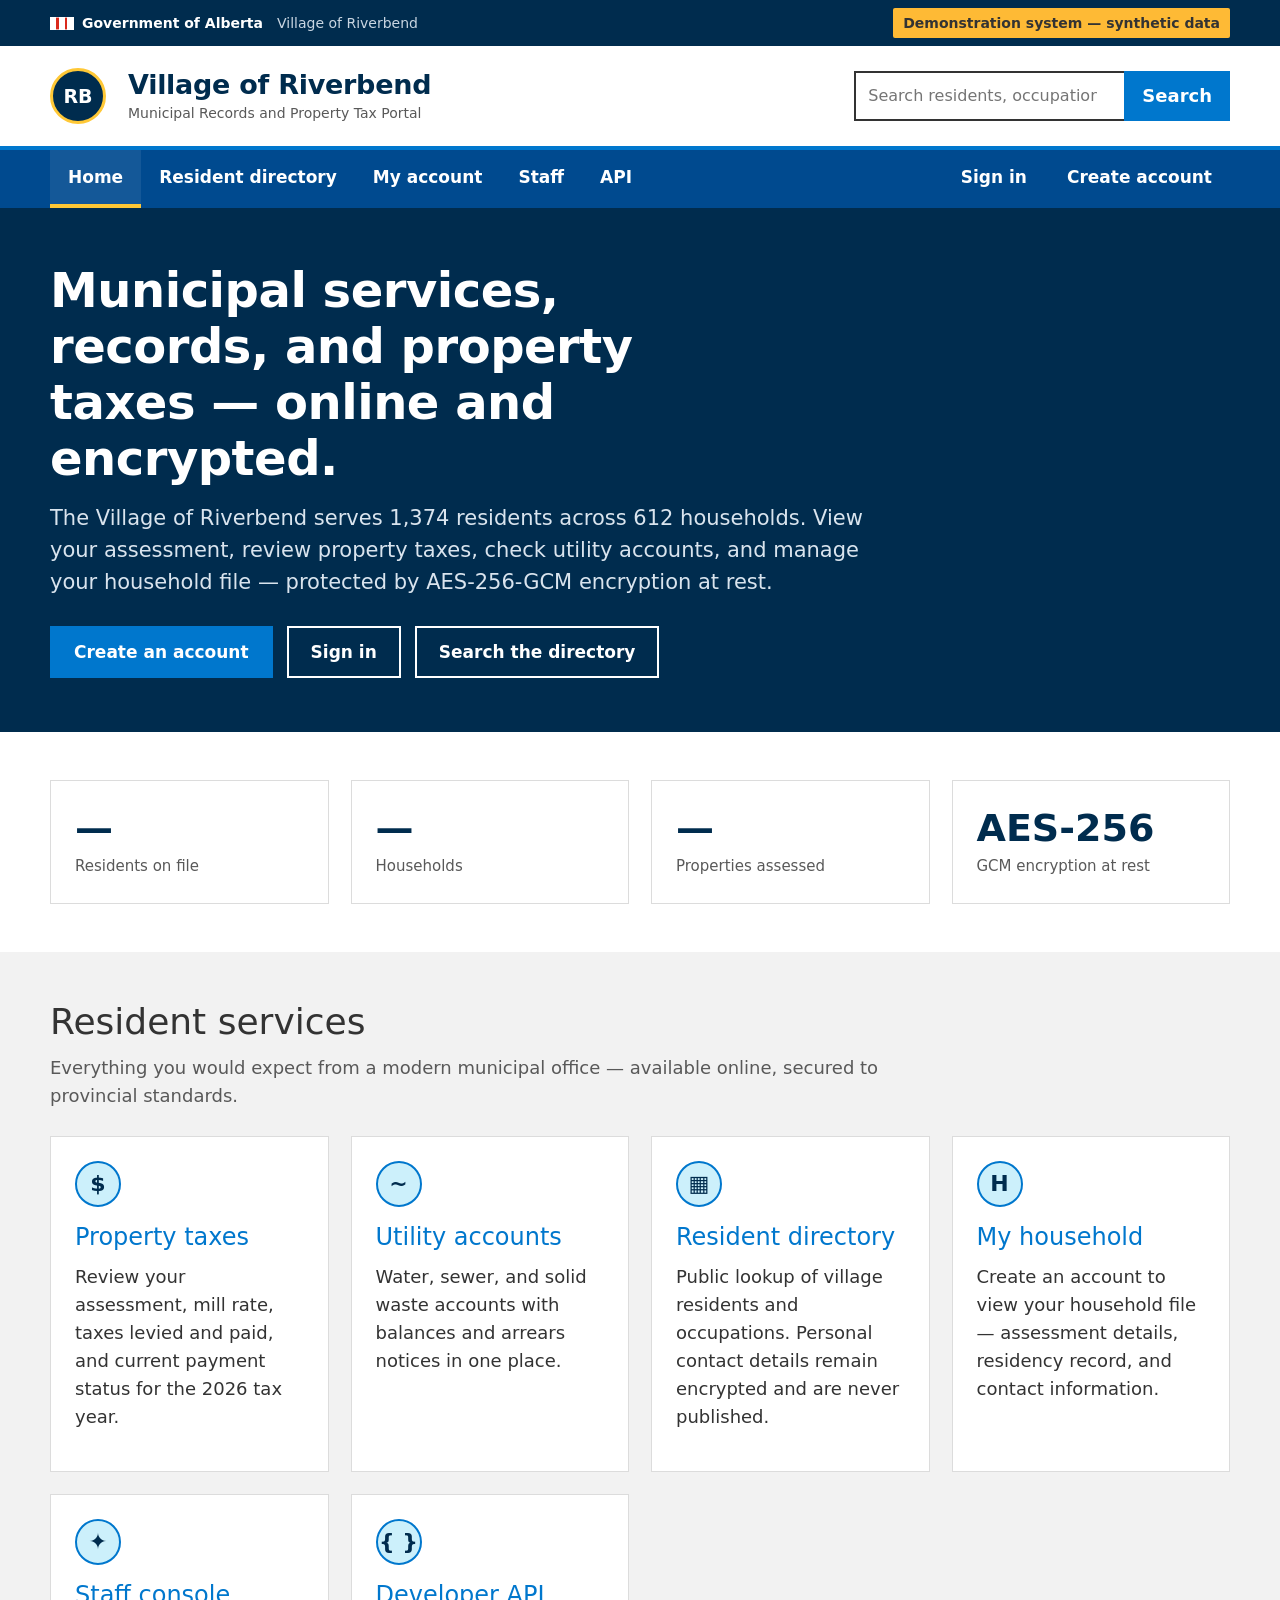
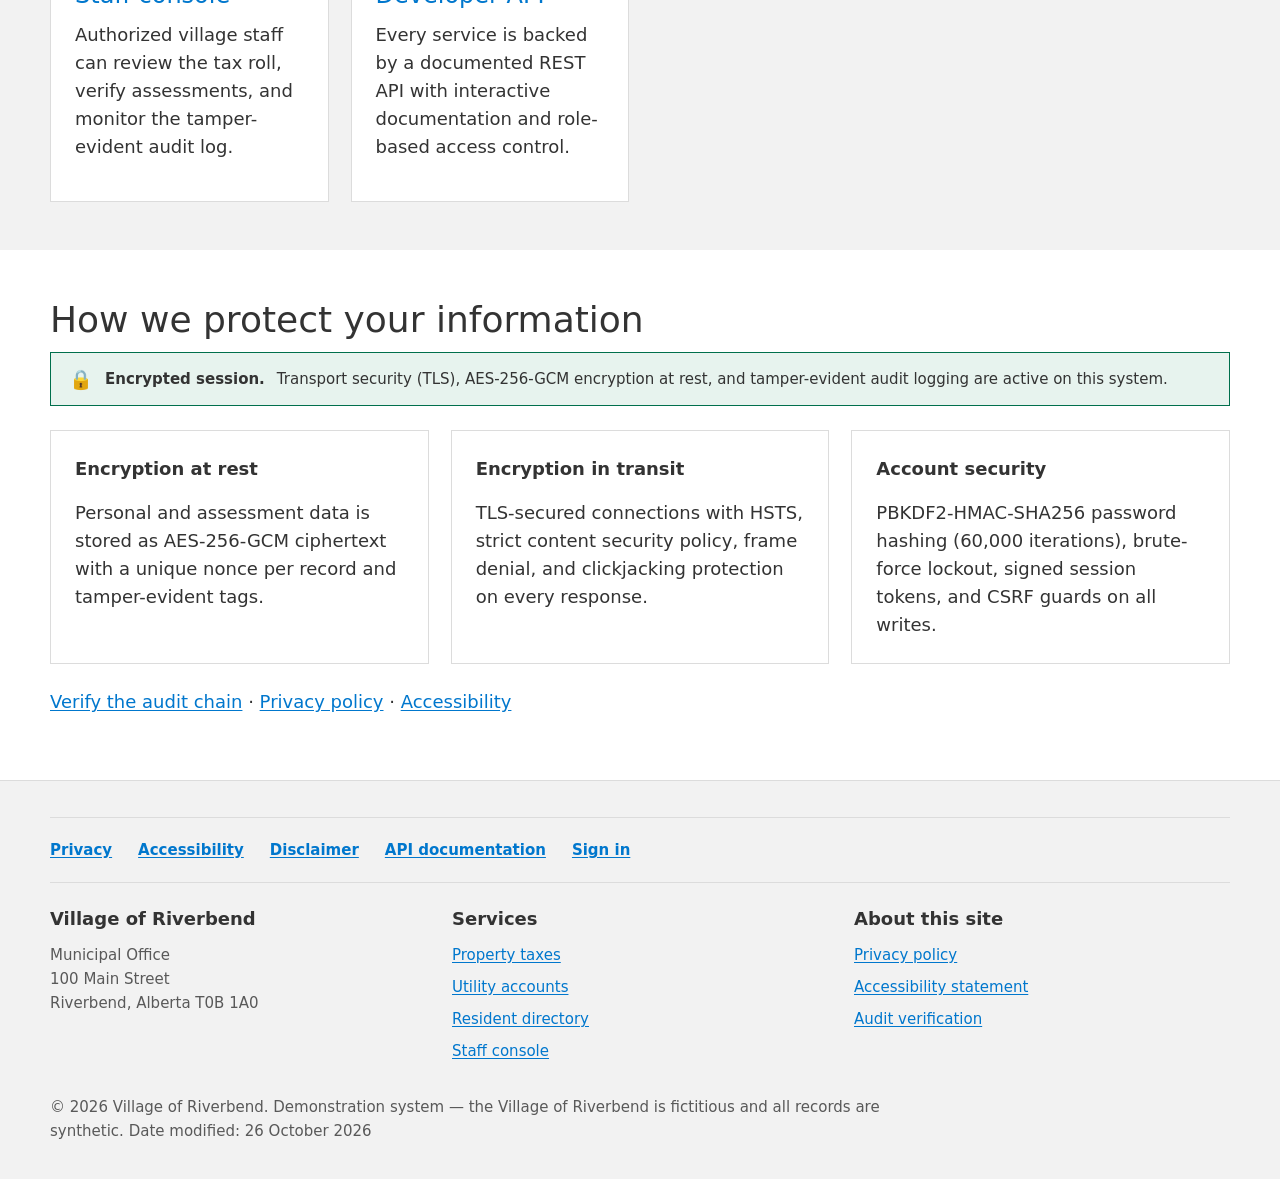
==== index.html @ bdb93003 "Village of Riverbend - municipal records portal (static site)" ====
<!DOCTYPE html>
<html lang="en">
<head>
<meta charset="UTF-8">
<meta name="viewport" content="width=device-width, initial-scale=1.0">
<meta name="description" content="Official demonstration of the Village of Riverbend municipal records and property tax portal — secure, encrypted, accessible.">
<title>Village of Riverbend — Municipal Records and Property Tax Portal</title>
<link rel="stylesheet" href="css/gov.css">
</head>
<body>
<div class="skip-links">
  <a href="#main">Skip to main content</a>
  <a href="#gov-nav">Skip to navigation</a>
</div>

<div class="gov-strip">
  <div class="wrap">
    <span class="flag">Government of Alberta</span>
    <span class="strip-sub">Village of Riverbend</span>
    <a class="demo-flag" href="privacy.html">Demonstration system — synthetic data</a>
  </div>
</div>

<header class="masthead">
  <div class="wrap">
    <span class="crest" aria-hidden="true">RB</span>
    <a class="wordmark" href="index.html">
      <span class="village">Village of Riverbend</span>
      <span class="official">Municipal Records and Property Tax Portal</span>
    </a>
    <div class="mast-tools">
      <form class="search-form" action="search.html" method="get" role="search">
        <label class="sr-only" for="q-home">Search the resident directory</label>
        <input id="q-home" name="q" type="search" placeholder="Search residents, occupations">
        <button type="submit">Search</button>
      </form>
    </div>
  </div>
</header>

<nav class="gov-nav" id="gov-nav" aria-label="Main navigation">
  <div class="wrap">
    <a class="active" href="index.html">Home</a>
    <a href="search.html">Resident directory</a>
    <a href="portal.html">My account</a>
    <a href="admin.html">Staff</a>
    <a href="https://38.253.124.176:8443/docs">API</a>
    <span class="nav-user" id="nav-user"></span>
  </div>
</nav>

<main id="main">
  <section class="hero">
    <div class="wrap">
      <h1>Municipal services, records, and property taxes — online and encrypted.</h1>
      <p class="lead">The Village of Riverbend serves 1,374 residents across 612 households.
      View your assessment, review property taxes, check utility accounts, and manage your
      household file — protected by AES-256-GCM encryption at rest.</p>
      <div class="actions">
        <a class="btn" href="login.html#register">Create an account</a>
        <a class="btn btn-ghost" href="login.html">Sign in</a>
        <a class="btn btn-ghost" href="search.html">Search the directory</a>
      </div>
    </div>
  </section>

  <section class="section" aria-label="Village statistics">
    <div class="wrap">
      <div class="grid grid-4">
        <div class="card stat"><span class="num" id="stat-residents">—</span><span class="lbl">Residents on file</span></div>
        <div class="card stat"><span class="num" id="stat-households">—</span><span class="lbl">Households</span></div>
        <div class="card stat"><span class="num" id="stat-properties">—</span><span class="lbl">Properties assessed</span></div>
        <div class="card stat"><span class="num">AES-256</span><span class="lbl">GCM encryption at rest</span></div>
      </div>
    </div>
  </section>

  <section class="section section-alt" id="services">
    <div class="wrap">
      <h2>Resident services</h2>
      <p class="sub">Everything you would expect from a modern municipal office —
      available online, secured to provincial standards.</p>
      <div class="grid grid-3">
        <div class="card">
          <span class="icon" aria-hidden="true">$</span>
          <h3><a href="portal.html">Property taxes</a></h3>
          <p>Review your assessment, mill rate, taxes levied and paid, and current
          payment status for the 2026 tax year.</p>
        </div>
        <div class="card">
          <span class="icon" aria-hidden="true">~</span>
          <h3><a href="portal.html">Utility accounts</a></h3>
          <p>Water, sewer, and solid waste accounts with balances and arrears
          notices in one place.</p>
        </div>
        <div class="card">
          <span class="icon" aria-hidden="true">&#9638;</span>
          <h3><a href="search.html">Resident directory</a></h3>
          <p>Public lookup of village residents and occupations. Personal contact
          details remain encrypted and are never published.</p>
        </div>
        <div class="card">
          <span class="icon" aria-hidden="true">H</span>
          <h3><a href="portal.html">My household</a></h3>
          <p>Create an account to view your household file — assessment details,
          residency record, and contact information.</p>
        </div>
        <div class="card">
          <span class="icon" aria-hidden="true">&#10022;</span>
          <h3><a href="admin.html">Staff console</a></h3>
          <p>Authorized village staff can review the tax roll, verify assessments,
          and monitor the tamper-evident audit log.</p>
        </div>
        <div class="card">
          <span class="icon" aria-hidden="true">{ }</span>
          <h3><a href="https://38.253.124.176:8443/docs">Developer API</a></h3>
          <p>Every service is backed by a documented REST API with interactive
          documentation and role-based access control.</p>
        </div>
      </div>
    </div>
  </section>

  <section class="section" id="security">
    <div class="wrap">
      <h2>How we protect your information</h2>
      <div class="secure-bar mb-24">
        <span class="lock" aria-hidden="true">&#128274;</span>
        <strong>Encrypted session.</strong>
        <span>Transport security (TLS), AES-256-GCM encryption at rest, and
        tamper-evident audit logging are active on this system.</span>
      </div>
      <div class="grid grid-3">
        <div class="card">
          <h4>Encryption at rest</h4>
          <p class="mb-0">Personal and assessment data is stored as AES-256-GCM
          ciphertext with a unique nonce per record and tamper-evident tags.</p>
        </div>
        <div class="card">
          <h4>Encryption in transit</h4>
          <p class="mb-0">TLS-secured connections with HSTS, strict content security
          policy, frame denial, and clickjacking protection on every response.</p>
        </div>
        <div class="card">
          <h4>Account security</h4>
          <p class="mb-0">PBKDF2-HMAC-SHA256 password hashing (60,000 iterations),
          brute-force lockout, signed session tokens, and CSRF guards on all writes.</p>
        </div>
      </div>
      <p class="mt-24"><a href="https://38.253.124.176:8443/api/audit/verify">Verify the audit chain</a> ·
      <a href="privacy.html">Privacy policy</a> ·
      <a href="accessibility.html">Accessibility</a></p>
    </div>
  </section>
</main>

<footer>
  <div class="wrap">
    <div class="foot-links">
      <a href="privacy.html">Privacy</a>
      <a href="accessibility.html">Accessibility</a>
      <a href="privacy.html#disclaimer">Disclaimer</a>
      <a href="https://38.253.124.176:8443/docs">API documentation</a>
      <a href="login.html">Sign in</a>
    </div>
    <div class="cols">
      <div>
        <h4>Village of Riverbend</h4>
        <p class="meta mb-0">Municipal Office<br>100 Main Street<br>Riverbend, Alberta T0B 1A0</p>
      </div>
      <div>
        <h4>Services</h4>
        <ul>
          <li><a href="portal.html">Property taxes</a></li>
          <li><a href="portal.html">Utility accounts</a></li>
          <li><a href="search.html">Resident directory</a></li>
          <li><a href="admin.html">Staff console</a></li>
        </ul>
      </div>
      <div>
        <h4>About this site</h4>
        <ul>
          <li><a href="privacy.html">Privacy policy</a></li>
          <li><a href="accessibility.html">Accessibility statement</a></li>
          <li><a href="https://38.253.124.176:8443/api/audit/verify">Audit verification</a></li>
        </ul>
      </div>
    </div>
    <p class="meta mt-24 mb-0">© 2026 Village of Riverbend. Demonstration system —
    the Village of Riverbend is fictitious and all records are synthetic.
    Date modified: 26 October 2026</p>
  </div>
</footer>

<script src="js/config.js"></script>
<script src="js/app.js"></script>
<script src="js/home.js"></script>
</body>
</html>
---- css/gov.css ----
/* ==========================================================================
   Riverbend — Government of Alberta digital design standards
   Tokens sourced from alberta.ca brand standards (colour palette & typography):
   interactive #0077CD · text #333333 · borders #DCDCDC · light bg #F2F2F2
   callout #002C4E · info #005DAA · success #006F4C · caution #FEBA35 · error #DA291C
   ========================================================================== */
:root {
  --text:#333333; --link:#0077CD; --link-hover:#333333; --visited:#756693;
  --focus:#FEBA35; --border:#DCDCDC; --bg-light:#F2F2F2; --bg-white:#ffffff;
  --callout:#002C4E; --info:#005DAA; --info-deep:#004A8F; --success:#006F4C;
  --success-bright:#00853F; --caution:#FEBA35; --caution-text:#333333;
  --error:#DA291C; --critical:#333333;
  --sky:#00B6ED; --prairie:#FFC836; --sunset:#ED8C00; --pasture:#78BF26;
  --sky-20:#CCF0FB; --prairie-20:#FFF4D7; --sunset-20:#FBE8CC;
  --sans:"Acumin SemiCondensed","Segoe UI Semibold","Segoe UI",system-ui,-apple-system,Roboto,Helvetica,Arial,sans-serif;
  --max:1180px;
}
* { box-sizing:border-box; }
html { scroll-behavior:smooth; }
body { margin:0; color:var(--text); background:var(--bg-white); font-family:var(--sans);
  font-size:18px; line-height:28px; }
h1,h2,h3,h4,h5,h6 { margin:0 0 16px; color:var(--text); line-height:1.2; }
h1 { font-size:48px; line-height:56px; font-weight:700; letter-spacing:-.01em; }
h2 { font-size:36px; line-height:44px; font-weight:400; }
h3 { font-size:24px; line-height:32px; font-weight:400; }
h4 { font-size:18px; line-height:28px; font-weight:700; }
p, ul, ol { margin:0 0 16px; max-width:90ch; }
a { color:var(--link); text-decoration:underline; text-underline-offset:2px; }
a:hover { color:var(--link-hover); }
a:focus-visible, button:focus-visible, input:focus-visible, select:focus-visible,
summary:focus-visible, [tabindex]:focus-visible {
  outline:3px solid var(--focus); outline-offset:2px; }
.wrap { width:min(var(--max),calc(100% - 40px)); margin-inline:auto; }
.sr-only { position:absolute; width:1px; height:1px; margin:-1px; overflow:hidden;
  clip:rect(0,0,0,0); white-space:nowrap; }
.skip-links a { position:fixed; top:-100px; left:8px; z-index:400; padding:12px 18px;
  color:#fff; background:var(--callout); font-weight:700; text-decoration:none; }
.skip-links a:focus { top:8px; }
.muted { color:#595959; }
.mono { font-family:ui-monospace,Consolas,monospace; font-size:14px;
  background:var(--bg-light); padding:2px 6px; overflow-wrap:anywhere; }
.hidden { display:none !important; }
.center { text-align:center; }

/* ---------- official top strip ---------- */
.gov-strip { background:var(--callout); color:#fff; font-size:14px; line-height:24px; }
.gov-strip .wrap { padding:8px 0; display:flex; align-items:center; gap:14px; flex-wrap:wrap; }
.gov-strip .flag { display:inline-flex; align-items:center; gap:8px; font-weight:700; }
.gov-strip .flag::before { content:""; width:22px; height:11px; background:
  linear-gradient(to right,#fff 0 25%,#DA291C 25% 37.5%,#fff 37.5% 62.5%,#DA291C 62.5% 75%,#fff 75% 100%);
  border:1px solid rgba(255,255,255,.6); }
.demo-flag { margin-left:auto; padding:3px 10px; background:var(--caution);
  color:var(--text); font-weight:700; text-decoration:none; border-radius:2px; }

/* ---------- masthead ---------- */
.masthead { background:var(--bg-white); border-bottom:4px solid var(--link); }
.masthead .wrap { padding:22px 0; display:flex; align-items:center; gap:22px; flex-wrap:wrap; }
.crest { width:56px; height:56px; flex:0 0 auto; display:grid; place-items:center;
  background:var(--callout); color:#fff; font-size:19px; font-weight:700;
  border-radius:50%; border:3px solid var(--prairie); }
.wordmark { margin-right:auto; text-decoration:none; }
.wordmark:hover { text-decoration:none; }
.wordmark .village { display:block; font-size:27px; line-height:34px; font-weight:700;
  color:var(--callout); letter-spacing:-.01em; }
.wordmark .official { display:block; font-size:14px; line-height:22px; color:#595959; }
.mast-tools { display:flex; align-items:center; gap:12px; flex-wrap:wrap; }
.search-form { display:flex; }
.search-form input { width:270px; min-height:44px; padding:9px 12px; border:2px solid var(--text);
  border-right:none; font:inherit; font-size:16px; }
.search-form button { min-height:44px; padding:9px 16px; color:#fff; background:var(--link);
  border:2px solid var(--link); font:inherit; font-weight:700; cursor:pointer; }
.search-form button:hover { background:var(--text); border-color:var(--text); }

/* ---------- primary nav (GoA band) ---------- */
.gov-nav { background:var(--info-deep); }
.gov-nav .wrap { display:flex; flex-wrap:wrap; }
.gov-nav a { padding:13px 18px; color:#fff; font-size:17px; font-weight:700;
  text-decoration:none; border-bottom:4px solid transparent; }
.gov-nav a:hover { background:var(--link); border-bottom-color:var(--prairie); }
.gov-nav a.active { border-bottom-color:var(--prairie); background:rgba(255,255,255,.08); }
.gov-nav .nav-user { margin-left:auto; display:flex; align-items:center; gap:4px; }
.gov-nav .nav-user button { padding:13px 14px; color:#fff; background:none; border:none;
  font:inherit; font-size:16px; font-weight:700; cursor:pointer; text-decoration:underline; }
.gov-nav .nav-user button:hover { background:var(--link); text-decoration:none; }

/* ---------- breadcrumbs ---------- */
.crumbs { background:var(--bg-light); border-bottom:1px solid var(--border); font-size:15px; }
.crumbs .wrap { padding:10px 0; }
.crumbs ol { margin:0; padding:0; list-style:none; display:flex; flex-wrap:wrap; gap:8px; max-width:none; }
.crumbs li::after { content:"›"; margin-left:8px; color:#767676; }
.crumbs li:last-child::after { content:""; }

/* ---------- buttons ---------- */
.btn { display:inline-flex; align-items:center; justify-content:center; min-height:44px;
  padding:10px 22px; color:#fff; background:var(--link); border:2px solid var(--link);
  font:inherit; font-size:17px; font-weight:700; text-decoration:none; cursor:pointer; }
.btn:hover { color:#fff; background:var(--text); border-color:var(--text); }
.btn-secondary { color:var(--text); background:var(--bg-white); border-color:var(--text); }
.btn-secondary:hover { color:var(--text); background:var(--bg-light); }
.btn-block { width:100%; }
.pill-row { display:flex; flex-wrap:wrap; gap:10px; }

/* ---------- forms ---------- */
label { display:block; margin-bottom:6px; font-weight:700; font-size:16px; }
input, select { width:100%; min-height:44px; padding:9px 12px; border:2px solid #767676;
  font:inherit; font-size:16px; background:#fff; }
input:focus, select:focus { border-color:var(--link); }
.field { margin-bottom:18px; }
.form-note { font-size:14px; line-height:22px; color:#595959; }
.strength-meter { height:8px; margin-top:8px; background:var(--border); border-radius:4px; overflow:hidden; }
.strength-meter .bar { height:100%; width:0; transition:width .25s,background .25s; }

/* ---------- cards / grids ---------- */
.grid { display:grid; gap:22px; }
.grid-2 { grid-template-columns:repeat(auto-fit,minmax(320px,1fr)); }
.grid-3 { grid-template-columns:repeat(auto-fit,minmax(260px,1fr)); }
.grid-4 { grid-template-columns:repeat(auto-fit,minmax(210px,1fr)); }
.card { background:#fff; border:1px solid var(--border); padding:24px; }
.card h3 { margin-bottom:10px; }
.card h3 a { text-decoration:none; }
.card h3 a:hover { text-decoration:underline; }
.card .icon { display:inline-grid; place-items:center; width:46px; height:46px; margin-bottom:14px;
  background:var(--sky-20); border:2px solid var(--link); color:var(--callout);
  font-size:22px; font-weight:700; border-radius:50%; }
.section { padding:48px 0; }
.section-alt { background:var(--bg-light); }
.section h2 { margin-bottom:10px; }
.section .sub { color:#595959; max-width:80ch; margin-bottom:26px; }
.stat .num { display:block; color:var(--callout); font-size:38px; line-height:46px; font-weight:700; }
.stat .lbl { color:#595959; font-size:15px; line-height:22px; }

/* ---------- alerts / notices (GoA status colours) ---------- */
.alert { margin:0 0 22px; padding:18px 22px 18px 56px; position:relative;
  border:1px solid var(--border); border-left:6px solid var(--info); background:#fff; }
.alert::before { position:absolute; left:18px; top:16px; font-size:22px; font-weight:700; }
.alert-info { border-left-color:var(--info); background:var(--sky-20); }
.alert-info::before { content:"i"; color:var(--info-deep); }
.alert-success { border-left-color:var(--success); background:#e7f3ee; }
.alert-success::before { content:"✓"; color:var(--success); }
.alert-caution { border-left-color:var(--caution); background:var(--prairie-20); }
.alert-caution::before { content:"!"; color:#8a6100; }
.alert-error { border-left-color:var(--error); background:#fbe9e7; }
.alert-error::before { content:"×"; color:var(--error); }
.alert > :last-child { margin-bottom:0; }
.alert h4 { margin-bottom:6px; }

/* ---------- tables ---------- */
.table-wrap { overflow-x:auto; background:#fff; border:1px solid var(--border); }
table { width:100%; border-collapse:collapse; font-size:16px; }
caption { padding:12px 14px; text-align:left; font-weight:700; background:var(--bg-light); }
th, td { padding:11px 14px; text-align:left; border-bottom:1px solid var(--border); white-space:nowrap; }
th { background:var(--bg-light); color:var(--text); font-size:15px; font-weight:700; }
tr:last-child td { border-bottom:none; }
tbody tr:hover { background:#f7f9fa; }
td.num, th.num { text-align:right; font-variant-numeric:tabular-nums; }

/* ---------- badges / status ---------- */
.badge { display:inline-block; padding:2px 10px; font-size:13px; line-height:22px;
  font-weight:700; text-transform:uppercase; letter-spacing:.03em; border:1px solid transparent; }
.badge-ok { color:#fff; background:var(--success); }
.badge-warn { color:var(--caution-text); background:var(--caution); }
.badge-bad { color:#fff; background:var(--error); }
.badge-info { color:var(--info-deep); background:var(--sky-20); border-color:var(--link); }
.badge-neutral { color:var(--text); background:var(--bg-light); border-color:var(--border); }

/* ---------- security panel ---------- */
.secure-bar { display:flex; align-items:center; gap:12px; flex-wrap:wrap;
  padding:12px 18px; background:#e7f3ee; border:1px solid var(--success); font-size:15px; }
.secure-bar .lock { font-size:19px; }
.cipher-box { background:var(--callout); color:#9fe3c5; font-family:ui-monospace,Consolas,monospace;
  font-size:13px; line-height:22px; padding:14px 16px; overflow-wrap:anywhere; }

/* ---------- tabs ---------- */
.tabs { display:flex; gap:8px; flex-wrap:wrap; margin-bottom:20px; }
.tab { padding:10px 18px; border:2px solid var(--text); background:#fff;
  font:inherit; font-size:16px; font-weight:700; cursor:pointer; }
.tab.active { color:#fff; background:var(--callout); border-color:var(--callout); }

/* ---------- hero band ---------- */
.hero { background:var(--callout); color:#fff; padding:54px 0; }
.hero h1 { color:#fff; max-width:22ch; }
.hero .lead { max-width:62ch; color:#d9e4ee; font-size:21px; line-height:32px; }
.hero .actions { display:flex; flex-wrap:wrap; gap:14px; margin-top:28px; }
.hero .btn-ghost { color:#fff; background:transparent; border-color:#fff; }
.hero .btn-ghost:hover { color:var(--callout); background:#fff; }

/* ---------- footer (GoA) ---------- */
footer { background:var(--bg-light); border-top:1px solid var(--border); font-size:15px; line-height:24px; }
footer .wrap { padding:36px 0; }
footer h4 { margin-bottom:10px; }
footer .cols { display:grid; grid-template-columns:repeat(auto-fit,minmax(210px,1fr)); gap:26px; }
footer .foot-links { margin:0 0 22px; padding:20px 0; border-top:1px solid var(--border);
  border-bottom:1px solid var(--border); display:flex; flex-wrap:wrap; gap:8px 26px; }
footer .foot-links a { font-weight:700; }
footer .meta { color:#595959; }
footer ul { margin:0; padding:0; list-style:none; }
footer li { margin-bottom:8px; }

@media (max-width:720px) {
  body { font-size:17px; line-height:26px; }
  h1 { font-size:36px; line-height:44px; }
  h2 { font-size:32px; line-height:40px; }
  .masthead .wrap { padding:16px 0; }
  .search-form input { width:100%; }
  .search-form { width:100%; }
}
@media print {
  .gov-strip, .gov-nav, .mast-tools, .hero .actions, footer .cols, .skip-links { display:none; }
  body { font-size:12pt; }
}

/* ---------- layout utilities (CSP: no inline styles anywhere) ---------- */
.wrap-narrow { max-width:940px; }
.mt-8 { margin-top:8px; } .mt-16 { margin-top:16px; } .mt-24 { margin-top:24px; }
.mt-32 { margin-top:32px; } .mt-40 { margin-top:40px; }
.mb-0 { margin-bottom:0; } .mb-8 { margin-bottom:8px; } .mb-16 { margin-bottom:16px; }
.mb-24 { margin-bottom:24px; }
.grow { margin-right:auto; }
.stack-lg > * + * { margin-top:22px; }
.nowrap { white-space:nowrap; }
.grid-form { grid-template-columns:repeat(auto-fit,minmax(320px,1fr)); }
hr.gov { border:none; border-top:1px solid var(--border); margin:22px 0; }
.legend { font-size:15px; line-height:22px; color:#595959; }
.strip-sub { color:#c9d6e2; }
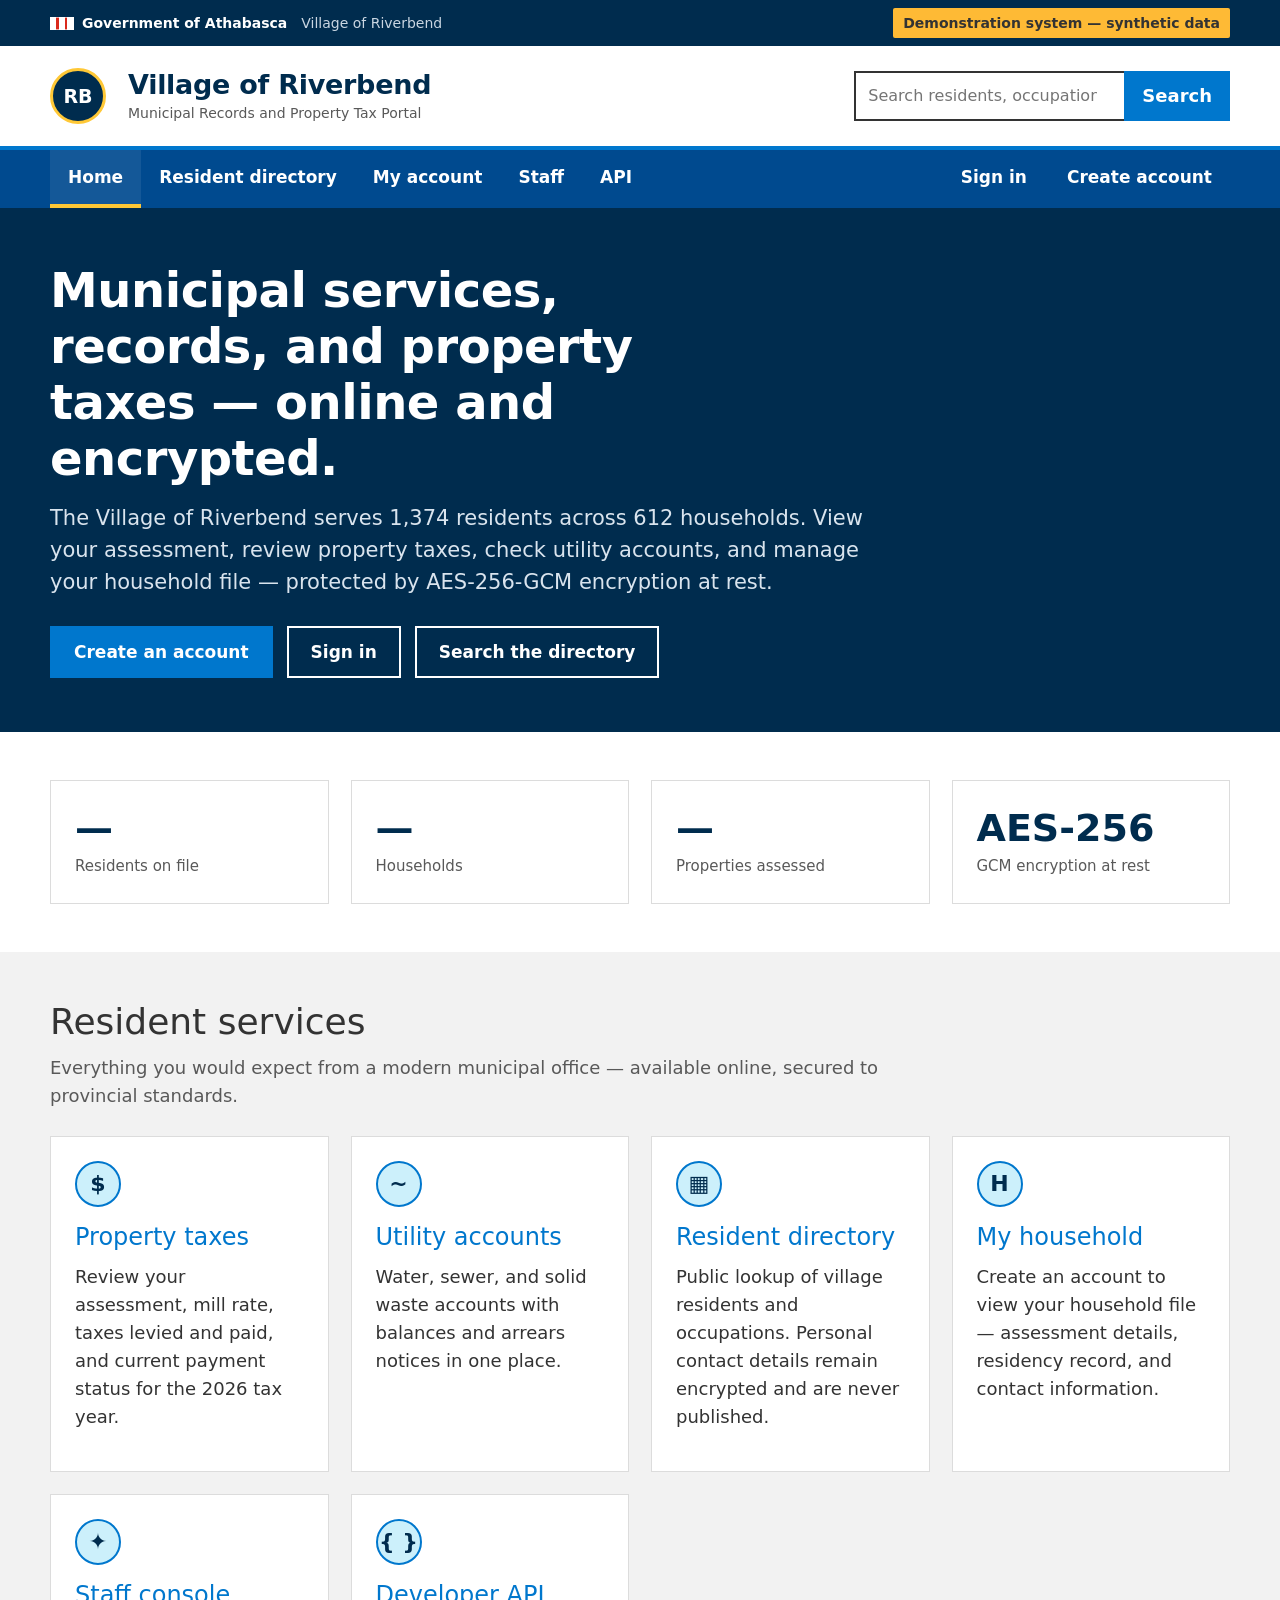
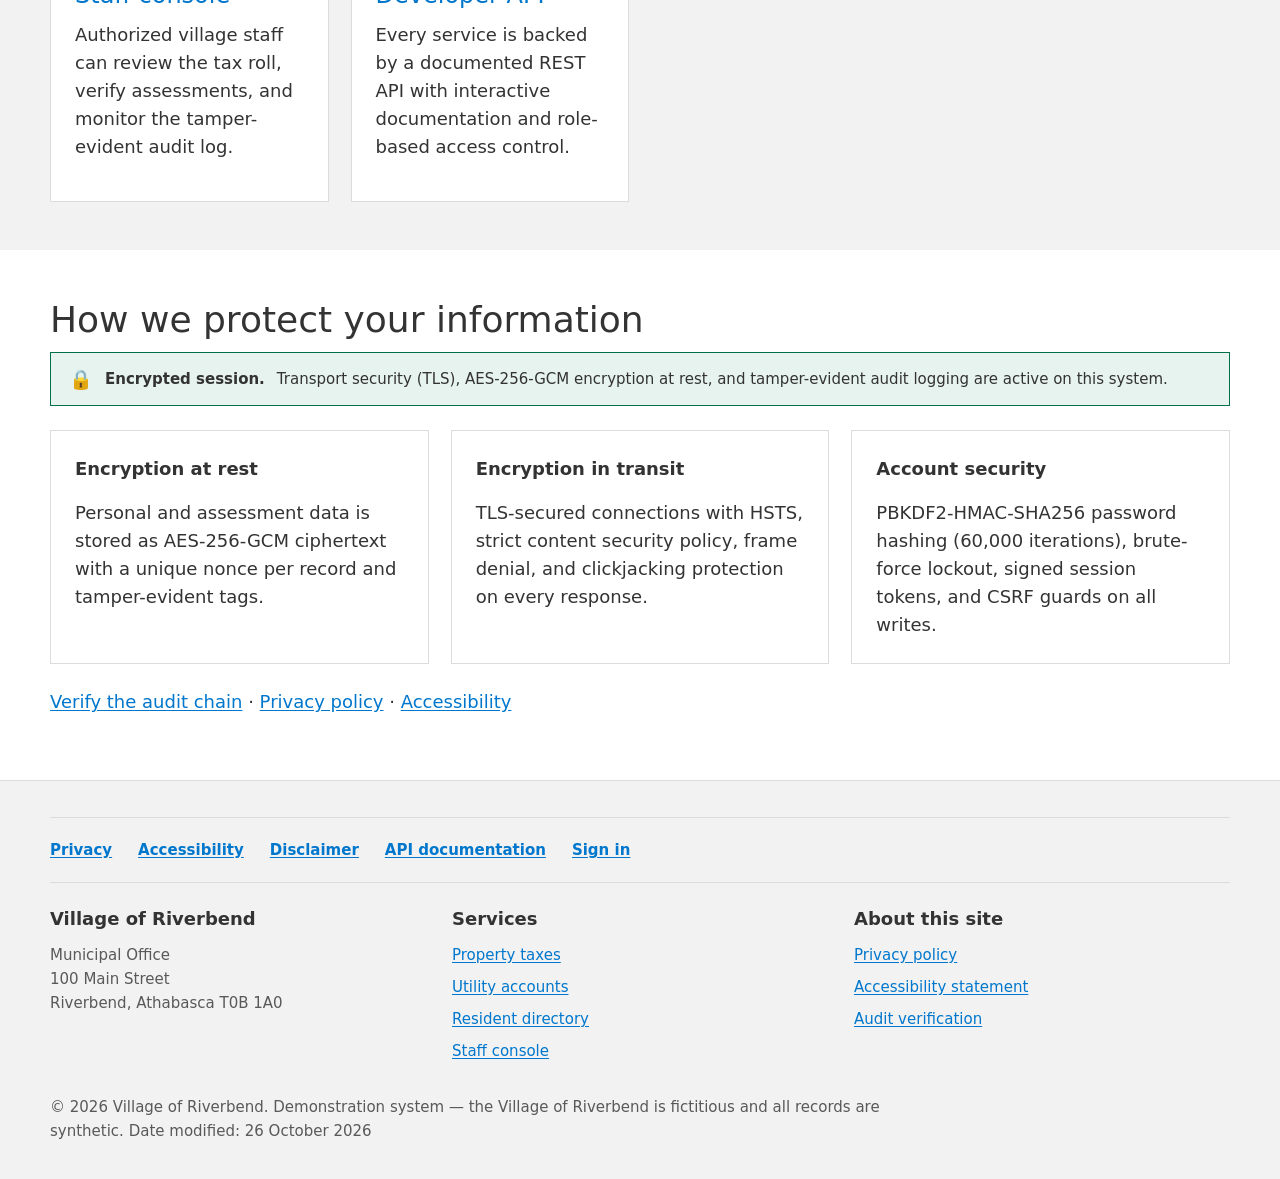
==== commit d1813467: "Rename fictitious province to Government of Athabasca - removes any resemblance to a real government" ====
--- a/index.html
+++ b/index.html
@@ -15,7 +15,7 @@
 
 <div class="gov-strip">
   <div class="wrap">
-    <span class="flag">Government of Alberta</span>
+    <span class="flag">Government of Athabasca</span>
     <span class="strip-sub">Village of Riverbend</span>
     <a class="demo-flag" href="privacy.html">Demonstration system — synthetic data</a>
   </div>
@@ -166,7 +166,7 @@
     <div class="cols">
       <div>
         <h4>Village of Riverbend</h4>
-        <p class="meta mb-0">Municipal Office<br>100 Main Street<br>Riverbend, Alberta T0B 1A0</p>
+        <p class="meta mb-0">Municipal Office<br>100 Main Street<br>Riverbend, Athabasca T0B 1A0</p>
       </div>
       <div>
         <h4>Services</h4>
--- a/css/gov.css
+++ b/css/gov.css
@@ -1,6 +1,7 @@
 /* ==========================================================================
-   Riverbend — Government of Alberta digital design standards
-   Tokens sourced from alberta.ca brand standards (colour palette & typography):
+   Riverbend — fictitious Government of Athabasca design standards
+   Design language modelled on published provincial web standards
+   (colour palette & typography):
    interactive #0077CD · text #333333 · borders #DCDCDC · light bg #F2F2F2
    callout #002C4E · info #005DAA · success #006F4C · caution #FEBA35 · error #DA291C
    ========================================================================== */
